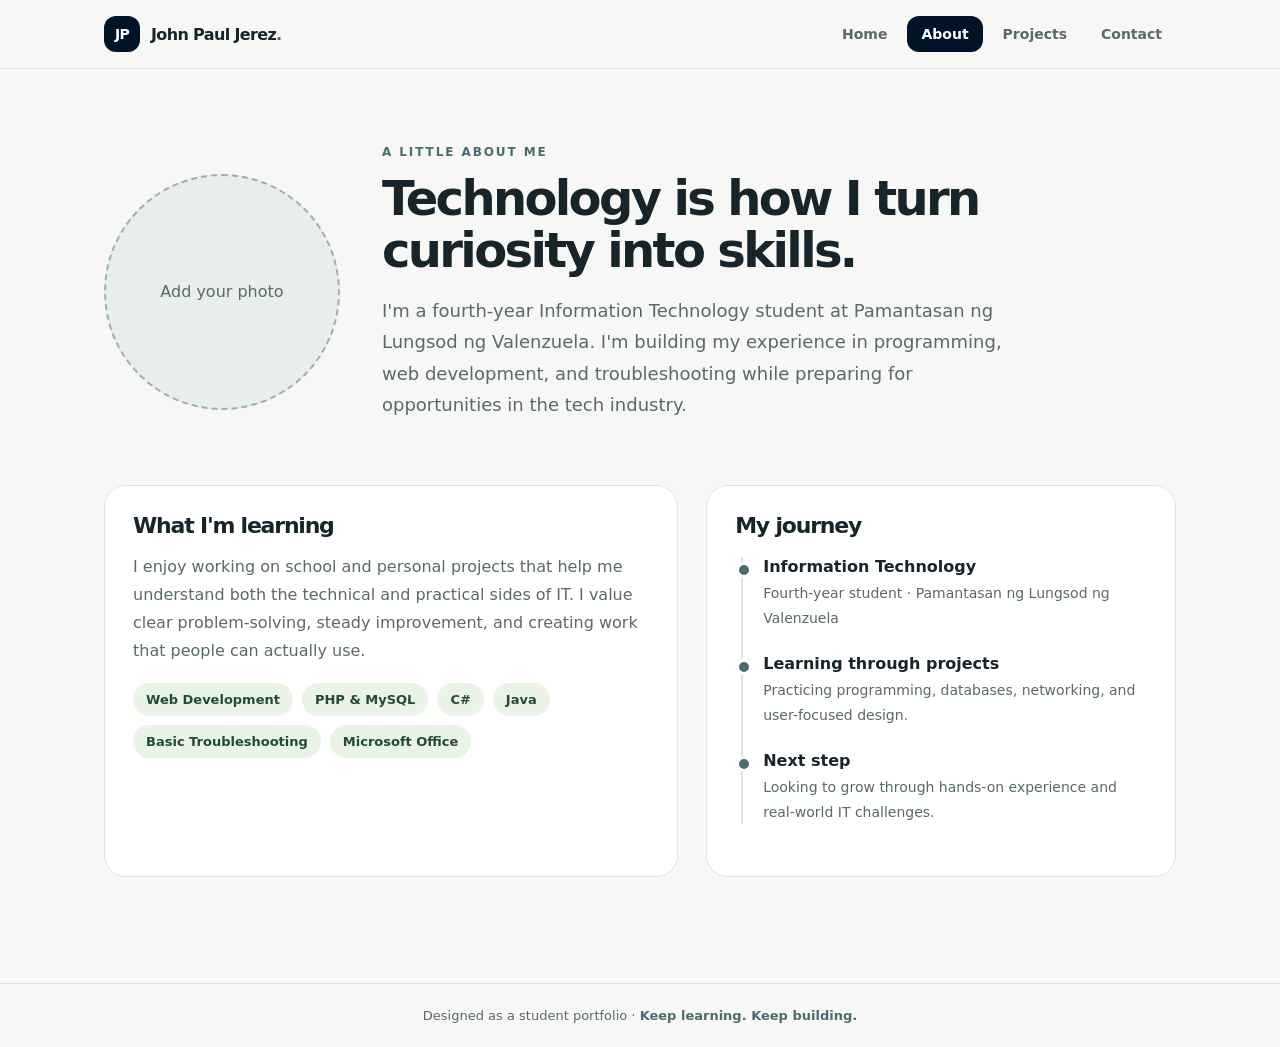
==== about.html @ ca218b9b "Add portfolio site" ====
<!DOCTYPE html>
<html lang="en">
<head>
<meta charset="UTF-8">
<meta name="viewport" content="width=device-width, initial-scale=1.0">
<title>John Paul Jerez | About | E-Portfolio</title>
<link rel="stylesheet" href="css/style.css">
</head>
<body>
<div id="app">
<header>
  <div class="nav-wrap">
    <div class="brand"><span class="brand-mark">JP</span><span>John Paul Jerez<span style="color:var(--site-secondary)">.</span></span></div>
    <nav aria-label="Main navigation">
      <a href="index.html" data-page="home">Home</a>
      <a href="about.html" data-page="about">About</a>
      <a href="projects.html" data-page="projects">Projects</a>
      <a href="contact.html" data-page="contact">Contact</a>
    </nav>
  </div>
</header>
<main>
<section id="about">
<div class="about-intro"><div class="about-photo-placeholder" role="img" aria-label="Photo placeholder">Add your photo</div><div class="about-intro-copy"><div class="eyebrow">A little about me</div><h2>Technology is how I turn curiosity into skills.</h2><p class="lead">I'm a fourth-year Information Technology student at Pamantasan ng Lungsod ng Valenzuela. I'm building my experience in programming, web development, and troubleshooting while preparing for opportunities in the tech industry.</p></div></div>
<div class="about-grid">
<div class="panel"><h3>What I'm learning</h3><p>I enjoy working on school and personal projects that help me understand both the technical and practical sides of IT. I value clear problem-solving, steady improvement, and creating work that people can actually use.</p><div class="skills"><span class="skill">Web Development</span><span class="skill">PHP &amp; MySQL</span><span class="skill">C#</span><span class="skill">Java</span><span class="skill">Basic Troubleshooting</span><span class="skill">Microsoft Office</span></div></div>
<div class="panel"><h3>My journey</h3><div class="timeline"><div class="timeline-item"><strong>Information Technology</strong><p>Fourth-year student · Pamantasan ng Lungsod ng Valenzuela</p></div><div class="timeline-item"><strong>Learning through projects</strong><p>Practicing programming, databases, networking, and user-focused design.</p></div><div class="timeline-item"><strong>Next step</strong><p>Looking to grow through hands-on experience and real-world IT challenges.</p></div></div></div>
</div>
</section>
</main>
<footer>Designed as a student portfolio · <span>Keep learning. Keep building.</span></footer>
</div>
<script src="js/script.js"></script>
<script>document.querySelectorAll('nav a').forEach(a => { if (a.dataset.page === 'about') a.classList.add('active'); });</script>
</body>
</html>
---- css/style.css ----
:root {
  --site-primary: #001427;
  --site-on-primary: #ffffff;
  --site-secondary: #4a6c6f;
  --site-on-secondary: #ffffff;
  --site-background: #f7f8f5;
  --site-on-background: #17252a;
  --site-font-body: Inter, ui-sans-serif, system-ui, -apple-system, BlinkMacSystemFont, "Segoe UI", sans-serif;
  --site-font-heading: Inter, ui-sans-serif, system-ui, -apple-system, BlinkMacSystemFont, "Segoe UI", sans-serif;
  --site-heading-scale: 1;
  --site-spacing-scale: 1;
  --site-radius-scale: 1;
  --site-decoration-opacity: 1;
  --surface: light-dark(#ffffff, #172126);
  --muted: light-dark(#59696c, #bdc8ca);
  --line: light-dark(#dce5e1, #344347);
  --accent: #aceb98;
}

* {
  box-sizing: border-box;
}

html {
  scroll-behavior: smooth;
  color-scheme: light dark;
}

body {
  margin: 0;
  font-family: var(--site-font-body);
  background: var(--site-background);
  color: var(--site-on-background);
}

#app {
  min-height: 100vh;
  width: 100%;
  background-color: var(--site-background);
  color: var(--site-on-background);
  border-radius: 0;
  overflow: hidden;
}

header {
  position: sticky;
  top: 0;
  z-index: 10;
  background: light-dark(rgba(247,248,245,.93), rgba(17,25,29,.94));
  backdrop-filter: blur(16px);
  border-bottom: 1px solid var(--line);
}

.nav-wrap {
  max-width: 1120px;
  margin: auto;
  padding: calc(16px * var(--site-spacing-scale)) 24px;
  display: flex;
  align-items: center;
  justify-content: space-between;
  gap: 20px;
}

.brand {
  display: flex;
  align-items: center;
  gap: 11px;
  font-weight: 800;
  letter-spacing: -.04em;
  color: var(--site-on-background);
}

.brand-mark {
  display: grid;
  place-items: center;
  width: 36px;
  height: 36px;
  border-radius: 12px;
  background: var(--site-primary);
  color: var(--site-on-primary);
  font-size: 14px;
}

nav {
  display: flex;
  gap: 6px;
  flex-wrap: wrap;
}

nav button {
  border: 0;
  background: transparent;
  color: var(--muted);
  font: inherit;
  font-size: 14px;
  font-weight: 650;
  padding: 10px 14px;
  border-radius: calc(12px * var(--site-radius-scale));
  cursor: pointer;
  transition: background .2s, color .2s;
}

nav button:hover,
nav button.active {
  color: var(--site-on-primary);
  background: var(--site-primary);
}

main {
  max-width: 1120px;
  margin: auto;
  padding: 0 24px 64px;
}

section {
  display: none;
  min-height: calc(100vh - 78px);
  padding: 76px 0 42px;
  animation: rise .35s ease both;
}

section.active {
  display: block;
}

@keyframes rise {
  from {
    opacity: 0;
    transform: translateY(8px);
  }

  to {
    opacity: 1;
    transform: translateY(0);
  }
}

.eyebrow {
  color: var(--site-secondary);
  font-weight: 800;
  text-transform: uppercase;
  letter-spacing: .16em;
  font-size: 12px;
}

h1,
h2,
h3 {
  font-family: var(--site-font-heading);
  letter-spacing: -.055em;
  line-height: 1.08;
}

h1 {
  font-size: clamp(42px, 7vw, 76px);
  margin: 20px 0;
  max-width: 780px;
}

h2 {
  font-size: clamp(32px, 4vw, 48px);
  margin: 14px 0 18px;
}

h3 {
  font-size: 22px;
  margin: 0 0 12px;
}

p {
  line-height: 1.75;
  color: var(--muted);
}

.hero {
  display: grid;
  grid-template-columns: minmax(0, 1.35fr) minmax(250px, .65fr);
  gap: 44px;
  align-items: center;
}

.hero-copy {
  animation: heroEnter .8s cubic-bezier(.2,.75,.25,1) both;
}

@keyframes heroEnter {
  from {
    opacity: 0;
    transform: translateY(24px);
  }

  to {
    opacity: 1;
    transform: translateY(0);
  }
}

.profile-wrap {
  display: grid;
  place-items: center;
  min-width: 0;
  animation: floatIn 1s ease both;
}

@keyframes floatIn {
  from {
    opacity: 0;
    transform: translateY(18px) scale(.96);
  }

  to {
    opacity: 1;
    transform: translateY(0) scale(1);
  }
}

.portrait-frame {
  position: relative;
  width: min(100%, 340px);
  aspect-ratio: 4 / 5;
  border-radius: 32px;
  padding: 10px;
  background: linear-gradient(145deg, var(--accent), var(--site-secondary), var(--site-primary));
  box-shadow: 0 24px 70px rgba(0,20,39,.18);
  animation: portraitFloat 5s ease-in-out infinite;
}

@keyframes portraitFloat {
  0%,
  100% {
    transform: translateY(0) rotate(0deg);
  }

  50% {
    transform: translateY(-9px) rotate(.5deg);
  }
}

.portrait-placeholder {
  width: 100%;
  height: 100%;
  min-height: 250px;
  border-radius: 25px;
  background: light-dark(#e8eeeb, #253237);
  border: 2px dashed light-dark(#9eafaa, #617477);
  display: flex;
  flex-direction: column;
  align-items: center;
  justify-content: center;
  gap: 12px;
  text-align: center;
  padding: 22px;
  color: var(--site-on-background);
  overflow: hidden;
}

.portrait-placeholder svg {
  width: 52px;
  height: 52px;
  opacity: .7;
}

.portrait-placeholder strong {
  font-size: 16px;
}

.portrait-placeholder span {
  color: var(--muted);
  font-size: 12px;
  line-height: 1.5;
}

.social-links {
  display: flex;
  justify-content: center;
  flex-wrap: wrap;
  gap: 12px;
  margin-top: 22px;
}

.social-link {
  display: grid;
  place-items: center;
  width: 48px;
  height: 48px;
  border: 1px solid var(--line);
  border-radius: 16px;
  color: var(--site-on-background);
  background: var(--surface);
  text-decoration: none;
  transition: transform .22s ease, background .22s ease, color .22s ease, border-color .22s ease;
}

.social-link:hover,
.social-link:focus-visible {
  transform: translateY(-5px);
  background: var(--site-primary);
  color: var(--site-on-primary);
  border-color: var(--site-primary);
  outline: none;
}

.social-link svg {
  width: 22px;
  height: 22px;
  fill: currentColor;
}

.social-note {
  font-size: 12px;
  text-align: center;
  margin: 12px 0 0;
}

.lead {
  max-width: 630px;
  font-size: 18px;
}

.actions {
  display: flex;
  flex-wrap: wrap;
  gap: 12px;
  margin-top: 28px;
}

.btn {
  border: 1px solid var(--site-primary);
  border-radius: calc(12px * var(--site-radius-scale));
  padding: 13px 18px;
  font: inherit;
  font-weight: 750;
  cursor: pointer;
  text-decoration: none;
  display: inline-flex;
  align-items: center;
  justify-content: center;
  gap: 8px;
}

.btn.primary {
  background: var(--site-primary);
  color: var(--site-on-primary);
}

.btn.secondary {
  background: transparent;
  color: var(--site-on-background);
  border-color: var(--line);
}

.btn:hover {
  transform: translateY(-1px);
}

.profile-card {
  position: relative;
  background: var(--site-secondary);
  color: white;
  padding: 30px;
  border-radius: calc(28px * var(--site-radius-scale));
  min-height: 340px;
  display: flex;
  flex-direction: column;
  justify-content: space-between;
  overflow: hidden;
}

.profile-card:before {
  content: "";
  position: absolute;
  width: 230px;
  height: 230px;
  border-radius: 50%;
  background: var(--accent);
  opacity: var(--site-decoration-opacity);
  right: -75px;
  top: -70px;
}

.profile-card:after {
  content: "JP";
  position: absolute;
  font-size: 130px;
  font-weight: 900;
  letter-spacing: -.12em;
  right: 25px;
  top: 72px;
  color: var(--site-primary);
  opacity: .85;
}

.profile-card > * {
  position: relative;
  z-index: 1;
}

.profile-card .tag {
  align-self: flex-start;
  background: rgba(255,255,255,.15);
  border: 1px solid rgba(255,255,255,.3);
  padding: 8px 12px;
  border-radius: 999px;
  font-size: 12px;
}

.profile-card .bottom {
  margin-top: 180px;
}

.profile-card p {
  color: rgba(255,255,255,.8);
  margin-bottom: 0;
}

.stat-row {
  display: grid;
  grid-template-columns: repeat(3, 1fr);
  gap: 14px;
  margin-top: 56px;
}

.stat {
  padding: 20px;
  border: 1px solid var(--line);
  background: var(--surface);
  border-radius: calc(18px * var(--site-radius-scale));
}

.stat strong {
  display: block;
  font-size: 25px;
  letter-spacing: -.04em;
}

.stat span {
  font-size: 13px;
  color: var(--muted);
}

.about-grid {
  display: grid;
  grid-template-columns: 1.1fr .9fr;
  gap: 28px;
  margin-top: 30px;
}

.about-intro {
  display: grid;
  grid-template-columns: minmax(180px, .55fr) minmax(0, 1.45fr);
  align-items: center;
  gap: 42px;
  max-width: 900px;
  margin-bottom: 46px;
}

.about-photo-placeholder {
  display: grid;
  place-items: center;
  width: min(100%, 250px);
  aspect-ratio: 1;
  margin-inline: auto;
  border: 2px dashed light-dark(#9eafaa, #617477);
  border-radius: 50%;
  background: light-dark(#e8eeeb, #253237);
  color: var(--muted);
  text-align: center;
  padding: 24px;
}

.panel {
  background: var(--surface);
  border: 1px solid var(--line);
  border-radius: calc(22px * var(--site-radius-scale));
  padding: 28px;
}

.skills {
  display: flex;
  flex-wrap: wrap;
  gap: 9px;
  margin-top: 18px;
}

.skill {
  border-radius: 999px;
  background: light-dark(#eaf4e6, #263b30);
  color: light-dark(#244b32, #d2f1c8);
  padding: 9px 13px;
  font-size: 13px;
  font-weight: 700;
}

.timeline {
  border-left: 2px solid var(--line);
  padding-left: 20px;
  margin: 20px 0 0 6px;
}

.timeline-item {
  position: relative;
  margin-bottom: 24px;
}

.timeline-item:before {
  content: "";
  position: absolute;
  left: -27px;
  top: 5px;
  width: 10px;
  height: 10px;
  border-radius: 50%;
  background: var(--site-secondary);
  border: 3px solid var(--surface);
}

.timeline-item p {
  margin: 5px 0 0;
  font-size: 14px;
}

.project-grid {
  display: grid;
  grid-template-columns: repeat(2, minmax(0, 1fr));
  align-items: start;
  gap: 18px;
  margin-top: 30px;
}

.project {
  position: relative;
  background: var(--surface);
  border: 1px solid var(--line);
  border-radius: calc(22px * var(--site-radius-scale));
  transition: transform .2s ease, box-shadow .2s ease, border-color .2s ease;
}

.project:hover {
  transform: translateY(-6px);
  box-shadow: 0 14px 28px rgba(0,20,39,.12);
}

.project[open] {
  z-index: 2;
  transform: translateY(-10px);
  border-color: var(--site-secondary);
  box-shadow: 0 14px 28px rgba(0,20,39,.12);
}

.project summary {
  color: var(--site-on-background);
  cursor: pointer;
  list-style: none;
}

.project summary::-webkit-details-marker {
  display: none;
}

.project-photo-placeholder {
  display: grid;
  place-items: center;
  aspect-ratio: 16 / 8;
  min-height: 140px;
  margin: 12px 12px 0;
  border: 2px dashed light-dark(#a8b4ae, #647477);
  background: light-dark(#eef1ee, #253237);
  color: var(--muted);
  font-size: 13px;
  font-weight: 500;
}

.project-summary-copy {
  display: block;
  position: relative;
  padding: 20px 56px 22px 24px;
}

.project-summary-copy::after {
  content: "+";
  position: absolute;
  top: 20px;
  right: 24px;
  color: var(--site-secondary);
  font-size: 22px;
}

.project[open] .project-summary-copy::after {
  content: "-";
}

.project-title {
  display: block;
  font-size: 22px;
  font-weight: 800;
}

.project-short-description {
  display: block;
  margin-top: 8px;
  color: var(--muted);
  font-size: 14px;
  font-weight: 400;
  line-height: 1.6;
}

.project summary:focus-visible {
  outline: 2px solid var(--site-secondary);
  outline-offset: -4px;
}

.project-content {
  position: absolute;
  top: calc(100% + 8px);
  left: -1px;
  right: -1px;
  z-index: 1;
  padding: 20px 24px 24px;
  border: 1px solid var(--site-secondary);
  border-radius: calc(18px * var(--site-radius-scale));
  background: var(--surface);
  box-shadow: 0 14px 28px rgba(0,20,39,.12);
  pointer-events: none;
}

.project[open] .project-content {
  transform-origin: top center;
  animation: projectReveal .28s cubic-bezier(.2,.75,.25,1) both;
}

@keyframes projectReveal {
  from {
    opacity: 0;
    transform: translateY(-8px) scaleY(.9);
    clip-path: inset(0 0 100% round 18px);
  }

  to {
    opacity: 1;
    transform: translateY(0) scaleY(1);
    clip-path: inset(0 round 18px);
  }
}

.project-content p {
  font-size: 14px;
  margin: 0 0 18px;
}

@media (prefers-reduced-motion: reduce) {
  .project,
  .project[open] .project-content {
    transition: none;
    animation: none;
  }
}

.contact-grid {
  display: grid;
  grid-template-columns: .8fr 1.2fr;
  gap: 28px;
  margin-top: 30px;
}

.contact-method {
  display: flex;
  gap: 13px;
  align-items: flex-start;
  margin: 22px 0;
}

.contact-icon {
  width: 42px;
  height: 42px;
  display: grid;
  place-items: center;
  background: light-dark(#eaf4e6, #263b30);
  border-radius: 13px;
  font-size: 18px;
}

.contact-method strong {
  display: block;
  margin-bottom: 3px;
}

.contact-method span {
  font-size: 14px;
  color: var(--muted);
  overflow-wrap: anywhere;
}

form {
  display: grid;
  gap: 15px;
}

label {
  font-size: 13px;
  font-weight: 750;
  display: grid;
  gap: 7px;
}

input,
textarea {
  width: 100%;
  padding: 13px 14px;
  border-radius: 12px;
  border: 1px solid var(--line);
  background: var(--site-background);
  color: var(--site-on-background);
  font: inherit;
  outline: none;
}

input:focus,
textarea:focus {
  border-color: var(--site-secondary);
  box-shadow: 0 0 0 3px light-dark(rgba(74,108,111,.13), rgba(172,235,152,.13));
}

textarea {
  min-height: 130px;
  resize: vertical;
}

.form-note {
  font-size: 12px;
  margin: 0;
}

footer {
  border-top: 1px solid var(--line);
  padding: 24px;
  text-align: center;
  font-size: 13px;
  color: var(--muted);
}

footer span {
  color: var(--site-secondary);
  font-weight: 800;
}

@media (max-width: 720px) {
  .nav-wrap {
    align-items: flex-start;
    flex-direction: column;
    gap: 12px;
    padding: 14px 18px;
  }

  nav {
    width: 100%;
    gap: 3px;
  }

  nav button {
    flex: 1;
    padding: 10px 7px;
    font-size: 13px;
  }

  main {
    padding: 0 18px 40px;
  }

  section {
    padding: 50px 0 30px;
  }

  .hero,
  .about-grid,
  .about-intro,
  .contact-grid {
    grid-template-columns: 1fr;
  }

  .about-intro {
    gap: 24px;
    margin-bottom: 32px;
  }

  .about-photo-placeholder {
    width: min(65vw, 220px);
  }

  .hero {
    gap: 28px;
  }

  .profile-card {
    min-height: 290px;
  }

  .portrait-frame {
    width: min(100%, 300px);
  }

  .profile-card .bottom {
    margin-top: 135px;
  }

  .stat-row {
    margin-top: 30px;
  }

  .stat {
    padding: 15px;
  }

  .stat strong {
    font-size: 21px;
  }

  .project-grid {
    grid-template-columns: 1fr;
  }
}

@media (max-width: 400px) {
  .stat-row {
    grid-template-columns: 1fr;
  }
}

/* Profile photo: save your image as images/profile.jpg and use it in index.html. */

nav a {
  border: 0;
  background: transparent;
  color: var(--muted);
  font: inherit;
  font-size: 14px;
  font-weight: 650;
  padding: 10px 14px;
  border-radius: calc(12px * var(--site-radius-scale));
  cursor: pointer;
  transition: background .2s, color .2s;
  text-decoration: none;
}

nav a:hover,
nav a.active {
  color: var(--site-on-primary);
  background: var(--site-primary);
}

main > section {
  display: block;
  min-height: calc(100vh - 78px);
}

@media (max-width: 720px) {
  nav a {
    flex: 1;
    text-align: center;
    padding: 10px 7px;
    font-size: 13px;
  }
}

.photo-hint {
  display: flex;
  flex-direction: column;
  align-items: center;
  gap: 12px;
  text-align: center;
  padding: 22px;
}

.photo-hint span {
  color: var(--muted);
  font-size: 12px;
  line-height: 1.5;
}
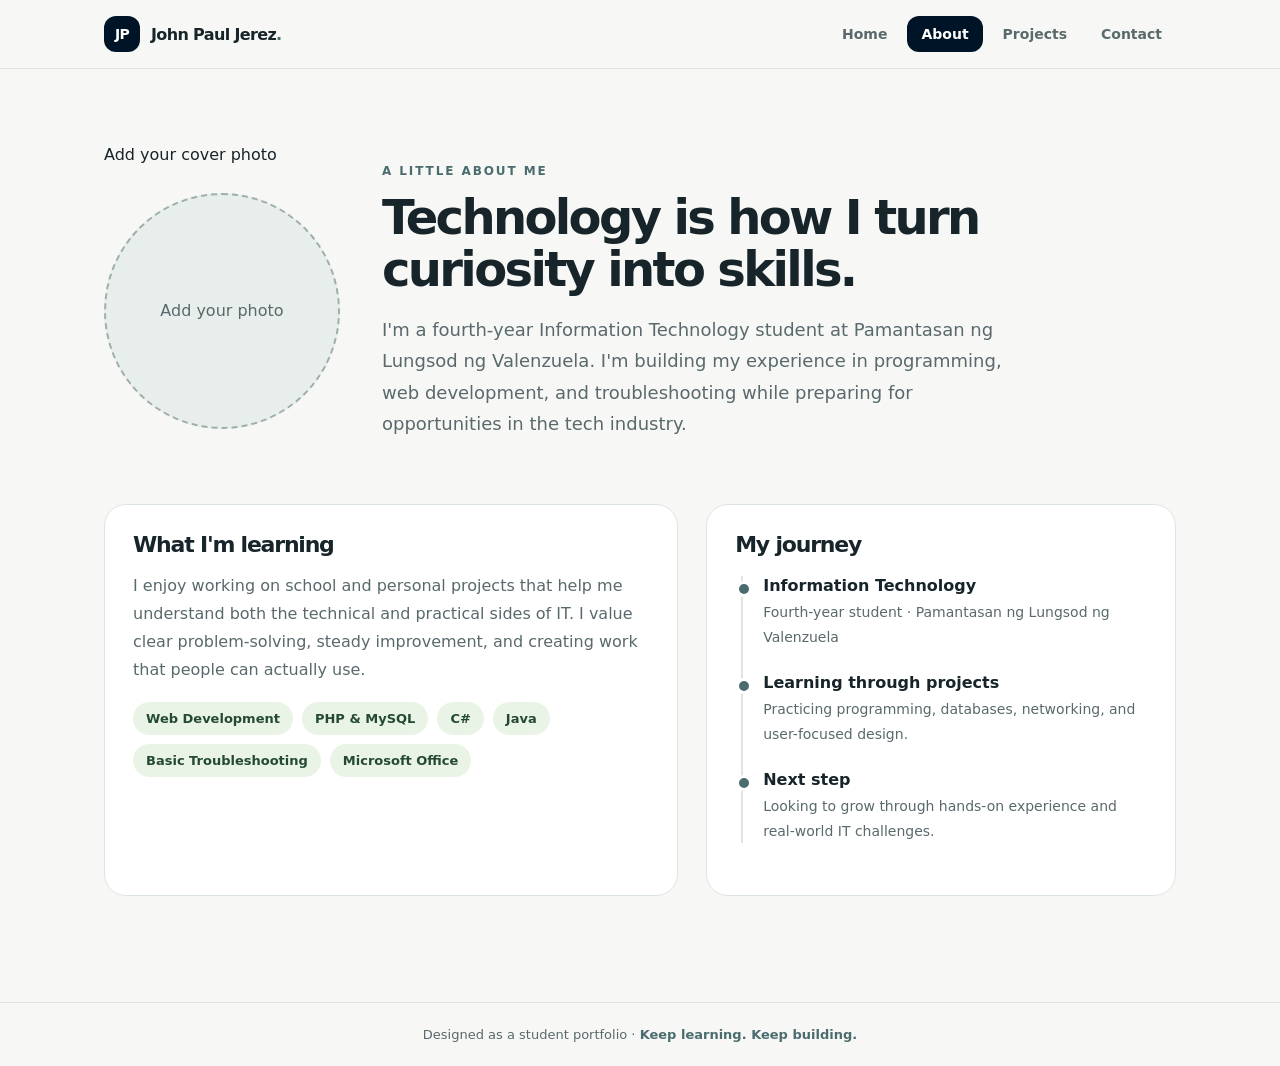
==== commit 1dde47ef: "Add files via upload" ====
--- a/about.html
+++ b/about.html
@@ -20,13 +20,57 @@
   </div>
 </header>
 <main>
-<section id="about">
-<div class="about-intro"><div class="about-photo-placeholder" role="img" aria-label="Photo placeholder">Add your photo</div><div class="about-intro-copy"><div class="eyebrow">A little about me</div><h2>Technology is how I turn curiosity into skills.</h2><p class="lead">I'm a fourth-year Information Technology student at Pamantasan ng Lungsod ng Valenzuela. I'm building my experience in programming, web development, and troubleshooting while preparing for opportunities in the tech industry.</p></div></div>
-<div class="about-grid">
-<div class="panel"><h3>What I'm learning</h3><p>I enjoy working on school and personal projects that help me understand both the technical and practical sides of IT. I value clear problem-solving, steady improvement, and creating work that people can actually use.</p><div class="skills"><span class="skill">Web Development</span><span class="skill">PHP &amp; MySQL</span><span class="skill">C#</span><span class="skill">Java</span><span class="skill">Basic Troubleshooting</span><span class="skill">Microsoft Office</span></div></div>
-<div class="panel"><h3>My journey</h3><div class="timeline"><div class="timeline-item"><strong>Information Technology</strong><p>Fourth-year student · Pamantasan ng Lungsod ng Valenzuela</p></div><div class="timeline-item"><strong>Learning through projects</strong><p>Practicing programming, databases, networking, and user-focused design.</p></div><div class="timeline-item"><strong>Next step</strong><p>Looking to grow through hands-on experience and real-world IT challenges.</p></div></div></div>
-</div>
-</section>
+  <section id="about">
+    <div class="about-cover" aria-label="Cover placeholder">
+      <span>Add your cover photo</span>
+    </div>
+
+    <div class="about-intro">
+      <div class="about-photo-placeholder" role="img" aria-label="Photo placeholder">Add your photo</div>
+      <div class="about-intro-copy">
+        <div class="eyebrow">A little about me</div>
+        <h2>Technology is how I turn curiosity into skills.</h2>
+        <p class="lead">
+          I'm a fourth-year Information Technology student at Pamantasan ng Lungsod ng Valenzuela. I'm building my experience in programming, web development, and troubleshooting while preparing for opportunities in the tech industry.
+        </p>
+      </div>
+    </div>
+
+    <div class="about-grid">
+      <div class="panel">
+        <h3>What I'm learning</h3>
+        <p>
+          I enjoy working on school and personal projects that help me understand both the technical and practical sides of IT. I value clear problem-solving, steady improvement, and creating work that people can actually use.
+        </p>
+        <div class="skills">
+          <span class="skill">Web Development</span>
+          <span class="skill">PHP &amp; MySQL</span>
+          <span class="skill">C#</span>
+          <span class="skill">Java</span>
+          <span class="skill">Basic Troubleshooting</span>
+          <span class="skill">Microsoft Office</span>
+        </div>
+      </div>
+
+      <div class="panel">
+        <h3>My journey</h3>
+        <div class="timeline">
+          <div class="timeline-item">
+            <strong>Information Technology</strong>
+            <p>Fourth-year student · Pamantasan ng Lungsod ng Valenzuela</p>
+          </div>
+          <div class="timeline-item">
+            <strong>Learning through projects</strong>
+            <p>Practicing programming, databases, networking, and user-focused design.</p>
+          </div>
+          <div class="timeline-item">
+            <strong>Next step</strong>
+            <p>Looking to grow through hands-on experience and real-world IT challenges.</p>
+          </div>
+        </div>
+      </div>
+    </div>
+  </section>
 </main>
 <footer>Designed as a student portfolio · <span>Keep learning. Keep building.</span></footer>
 </div>
